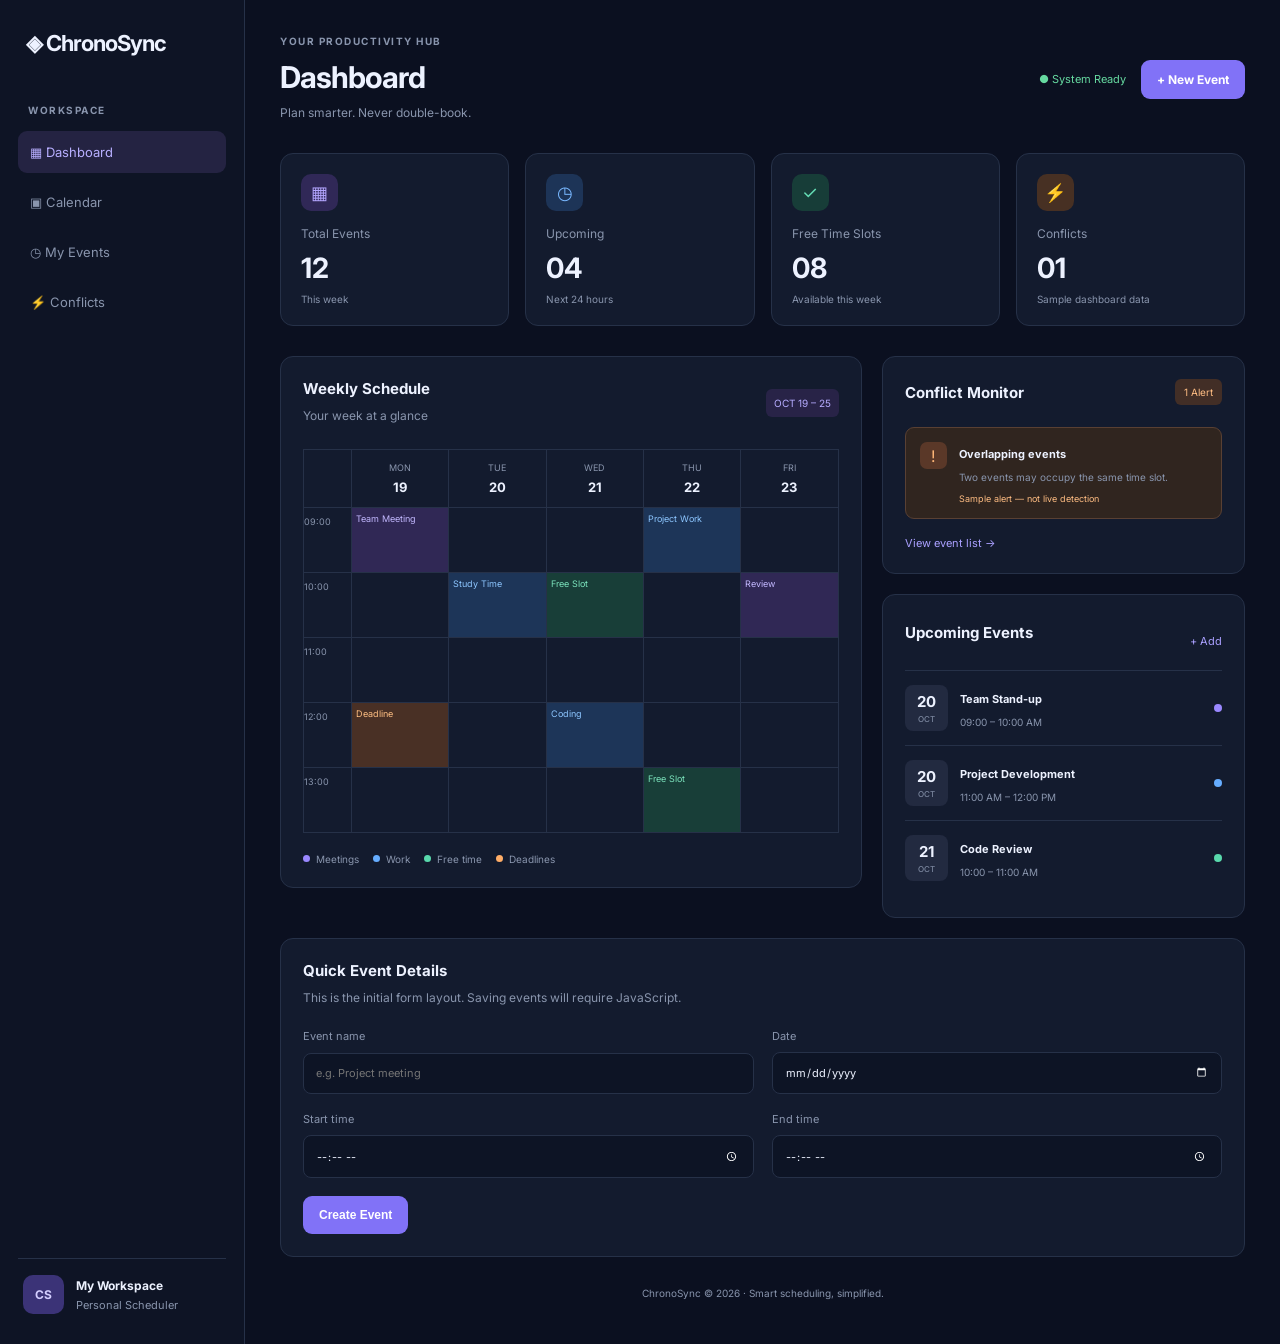
==== frontend/index.html @ 9e2fa0e1 "Add initial index.html for ChronoSync app IHTML structure for ChronoSync application, including side" ====
<!DOCTYPE html>
<html lang="en">
<head>
    <meta charset="UTF-8">
    <meta name="viewport" content="width=device-width, initial-scale=1.0">
    <title>ChronoSync | Smart Scheduler</title>
    <link rel="stylesheet" href="style.css">
</head>
<body>

    <aside class="sidebar">
        <h2 class="logo">◈ ChronoSync</h2>

        <p class="menu-label">WORKSPACE</p>
        <nav>
            <a href="#" class="active">▦ Dashboard</a>
            <a href="#calendar">▣ Calendar</a>
            <a href="#events">◷ My Events</a>
            <a href="#conflicts">⚡ Conflicts</a>
        </nav>

        <div class="sidebar-bottom">
            <div class="avatar">CS</div>
            <div>
                <strong>My Workspace</strong>
                <p>Personal Scheduler</p>
            </div>
        </div>
    </aside>

    <main class="main-content">

        <header class="topbar">
            <div>
                <p class="eyebrow">YOUR PRODUCTIVITY HUB</p>
                <h1>Dashboard</h1>
                <p class="muted">Plan smarter. Never double-book.</p>
            </div>
            <div class="top-actions">
                <span class="status">● System Ready</span>
                <a href="#add-event" class="primary-btn">+ New Event</a>
            </div>
        </header>

        <section class="stats">
            <article class="stat-card">
                <span class="stat-icon purple">▦</span>
                <p>Total Events</p>
                <h2>12</h2>
                <small>This week</small>
            </article>

            <article class="stat-card">
                <span class="stat-icon blue">◷</span>
                <p>Upcoming</p>
                <h2>04</h2>
                <small>Next 24 hours</small>
            </article>

            <article class="stat-card">
                <span class="stat-icon green">✓</span>
                <p>Free Time Slots</p>
                <h2>08</h2>
                <small>Available this week</small>
            </article>

            <article class="stat-card">
                <span class="stat-icon orange">⚡</span>
                <p>Conflicts</p>
                <h2>01</h2>
                <small>Sample dashboard data</small>
            </article>
        </section>

        <section class="content-grid">

            <article class="panel calendar-panel" id="calendar">
                <div class="panel-heading">
                    <div>
                        <h2>Weekly Schedule</h2>
                        <p class="muted">Your week at a glance</p>
                    </div>
                    <span class="week-label">OCT 19 – 25</span>
                </div>

                <div class="calendar">
                    <div class="day-heading"></div>
                    <div class="day-heading">MON <b>19</b></div>
                    <div class="day-heading">TUE <b>20</b></div>
                    <div class="day-heading">WED <b>21</b></div>
                    <div class="day-heading">THU <b>22</b></div>
                    <div class="day-heading">FRI <b>23</b></div>

                    <div class="time">09:00</div>
                    <div class="slot purple-event">Team Meeting</div>
                    <div class="slot"></div>
                    <div class="slot"></div>
                    <div class="slot blue-event">Project Work</div>
                    <div class="slot"></div>

                    <div class="time">10:00</div>
                    <div class="slot"></div>
                    <div class="slot blue-event">Study Time</div>
                    <div class="slot green-event">Free Slot</div>
                    <div class="slot"></div>
                    <div class="slot purple-event">Review</div>

                    <div class="time">11:00</div>
                    <div class="slot"></div>
                    <div class="slot"></div>
                    <div class="slot"></div>
                    <div class="slot"></div>
                    <div class="slot"></div>

                    <div class="time">12:00</div>
                    <div class="slot orange-event">Deadline</div>
                    <div class="slot"></div>
                    <div class="slot blue-event">Coding</div>
                    <div class="slot"></div>
                    <div class="slot"></div>

                    <div class="time">13:00</div>
                    <div class="slot"></div>
                    <div class="slot"></div>
                    <div class="slot"></div>
                    <div class="slot green-event">Free Slot</div>
                    <div class="slot"></div>
                </div>

                <div class="legend">
                    <span><i class="dot purple-dot"></i> Meetings</span>
                    <span><i class="dot blue-dot"></i> Work</span>
                    <span><i class="dot green-dot"></i> Free time</span>
                    <span><i class="dot orange-dot"></i> Deadlines</span>
                </div>
            </article>

            <div class="right-column">

                <article class="panel" id="conflicts">
                    <div class="panel-heading">
                        <h2>Conflict Monitor</h2>
                        <span class="warning-badge">1 Alert</span>
                    </div>

                    <div class="alert-card">
                        <span class="alert-icon">!</span>
                        <div>
                            <strong>Overlapping events</strong>
                            <p>Two events may occupy the same time slot.</p>
                            <small>Sample alert — not live detection</small>
                        </div>
                    </div>

                    <a href="#events" class="text-link">View event list →</a>
                </article>

                <article class="panel" id="events">
                    <div class="panel-heading">
                        <h2>Upcoming Events</h2>
                        <a href="#add-event" class="text-link">+ Add</a>
                    </div>

                    <div class="event-row">
                        <div class="event-date">
                            <b>20</b><span>OCT</span>
                        </div>
                        <div>
                            <strong>Team Stand-up</strong>
                            <p>09:00 – 10:00 AM</p>
                        </div>
                        <span class="event-dot purple-dot"></span>
                    </div>

                    <div class="event-row">
                        <div class="event-date">
                            <b>20</b><span>OCT</span>
                        </div>
                        <div>
                            <strong>Project Development</strong>
                            <p>11:00 AM – 12:00 PM</p>
                        </div>
                        <span class="event-dot blue-dot"></span>
                    </div>

                    <div class="event-row">
                        <div class="event-date">
                            <b>21</b><span>OCT</span>
                        </div>
                        <div>
                            <strong>Code Review</strong>
                            <p>10:00 – 11:00 AM</p>
                        </div>
                        <span class="event-dot green-dot"></span>
                    </div>
                </article>

            </div>
        </section>

        <section class="panel add-event" id="add-event">
            <h2>Quick Event Details</h2>
            <p class="muted">This is the initial form layout. Saving events will require JavaScript.</p>

            <form>
                <label>
                    Event name
                    <input type="text" placeholder="e.g. Project meeting">
                </label>

                <label>
                    Date
                    <input type="date">
                </label>

                <label>
                    Start time
                    <input type="time">
                </label>

                <label>
                    End time
                    <input type="time">
                </label>

                <button type="button" class="primary-btn"
                    onclick="alert('Event saving will be added in the next step!')">
                    Create Event
                </button>
            </form>
        </section>

        <footer>ChronoSync © 2026 · Smart scheduling, simplified.</footer>

    </main>
</body>
</html>
---- frontend/style.css ----
@import url('https://fonts.googleapis.com/css2?family=Inter:wght@400;500;600;700;800&display=swap');

:root {
    --background: #0b1020;
    --sidebar: #0e1425;
    --panel: #131b2e;
    --border: #263148;
    --text: #edf2ff;
    --muted: #8995ad;
    --accent: #8172f7;
}

* {
    margin: 0;
    padding: 0;
    box-sizing: border-box;
}

html {
    scroll-behavior: smooth;
}

body {
    font-family: 'Inter', Arial, sans-serif;
    background: var(--background);
    color: var(--text);
    display: flex;
    min-height: 100vh;
}

a {
    text-decoration: none;
    color: inherit;
}

.sidebar {
    width: 245px;
    background: var(--sidebar);
    border-right: 1px solid var(--border);
    padding: 30px 18px;
    display: flex;
    flex-direction: column;
    flex-shrink: 0;
}

.logo {
    font-size: 22px;
    margin: 0 0 48px 8px;
    letter-spacing: -1px;
}

.menu-label, .eyebrow {
    font-size: 10px;
    color: var(--muted);
    letter-spacing: 1.5px;
    font-weight: 700;
}

.menu-label {
    margin: 0 0 15px 10px;
}

nav {
    display: grid;
    gap: 8px;
}

nav a {
    padding: 13px 12px;
    border-radius: 9px;
    color: var(--muted);
    font-size: 13px;
}

nav a:hover, nav a.active {
    background: #242342;
    color: #b8afff;
}

.sidebar-bottom {
    margin-top: auto;
    padding: 16px 5px 0;
    border-top: 1px solid var(--border);
    display: flex;
    align-items: center;
    gap: 12px;
    font-size: 12px;
}

.avatar {
    background: #3b3377;
    color: #d4ceff;
    border-radius: 10px;
    padding: 12px;
    font-weight: 700;
}

.sidebar-bottom p {
    color: var(--muted);
    margin-top: 5px;
    font-size: 11px;
}

.main-content {
    padding: 35px;
    width: calc(100% - 245px);
    min-width: 0;
}

.topbar, .top-actions, .panel-heading {
    display: flex;
    align-items: center;
    justify-content: space-between;
    gap: 15px;
}

.eyebrow {
    margin-bottom: 12px;
}

h1 {
    font-size: 30px;
    letter-spacing: -1px;
}

.muted {
    color: var(--muted);
    font-size: 12px;
    margin-top: 8px;
    line-height: 1.7;
}

.primary-btn {
    background: var(--accent);
    color: white;
    border: 0;
    border-radius: 9px;
    padding: 12px 16px;
    font-size: 12px;
    font-weight: 700;
    cursor: pointer;
    white-space: nowrap;
}

.primary-btn:hover {
    background: #6d5fe9;
}

.status {
    color: #66d9a0;
    font-size: 11px;
    white-space: nowrap;
}

.stats {
    display: grid;
    grid-template-columns: repeat(4, minmax(0, 1fr));
    gap: 16px;
    margin: 30px 0;
}

.stat-card, .panel {
    background: var(--panel);
    border: 1px solid var(--border);
    border-radius: 13px;
}

.stat-card {
    padding: 20px;
}

.stat-card p {
    color: var(--muted);
    font-size: 12px;
    margin: 15px 0 10px;
}

.stat-card h2 {
    font-size: 28px;
}

.stat-card small {
    color: var(--muted);
    display: block;
    margin-top: 8px;
    font-size: 10px;
}

.stat-icon {
    display: inline-grid;
    place-items: center;
    width: 37px;
    height: 37px;
    border-radius: 10px;
    font-size: 18px;
}

.purple { background: #302857; color: #b4a6ff; }
.blue { background: #1d3457; color: #79b8ff; }
.green { background: #173d38; color: #65ddb5; }
.orange { background: #473023; color: #ffb66e; }

.content-grid {
    display: grid;
    grid-template-columns: minmax(0, 1.6fr) minmax(270px, 1fr);
    gap: 20px;
    align-items: start;
}

.panel {
    padding: 22px;
    margin-bottom: 20px;
    min-width: 0;
}

.panel-heading {
    margin-bottom: 22px;
}

.panel-heading h2, .add-event h2 {
    font-size: 15px;
}

.week-label {
    font-size: 10px;
    color: #b6acff;
    background: #282347;
    border-radius: 6px;
    padding: 8px;
    white-space: nowrap;
}

.calendar {
    display: grid;
    grid-template-columns: 48px repeat(5, minmax(0, 1fr));
    border-top: 1px solid var(--border);
    border-left: 1px solid var(--border);
}

.day-heading {
    padding: 12px 2px;
    color: var(--muted);
    font-size: 9px;
    text-align: center;
    border-right: 1px solid var(--border);
    border-bottom: 1px solid var(--border);
}

.day-heading b {
    display: block;
    color: var(--text);
    margin-top: 6px;
    font-size: 13px;
}

.time, .slot {
    min-width: 0;
    height: 65px;
    border-right: 1px solid var(--border);
    border-bottom: 1px solid var(--border);
}

.time {
    color: var(--muted);
    font-size: 9px;
    padding-top: 8px;
}

.slot {
    padding: 4px;
}

.slot:not(:empty) {
    font-size: 9px;
    line-height: 1.5;
    overflow-wrap: anywhere;
}

.purple-event {
    background: #302855;
    color: #c3b8ff;
}

.blue-event {
    background: #1d3558;
    color: #8dc6ff;
}

.green-event {
    background: #183e38;
    color: #7ce4bd;
}

.orange-event {
    background: #493025;
    color: #ffbf83;
}

.legend {
    display: flex;
    flex-wrap: wrap;
    gap: 14px;
    margin-top: 20px;
    color: var(--muted);
    font-size: 10px;
}

.legend span {
    display: flex;
    align-items: center;
    gap: 6px;
}

.dot {
    display: inline-block;
    width: 7px;
    height: 7px;
    border-radius: 50%;
    flex-shrink: 0;
}

.purple-dot { background: #9a88ff; }
.blue-dot { background: #66adff; }
.green-dot { background: #59d9ac; }
.orange-dot { background: #ffad67; }

.warning-badge {
    font-size: 10px;
    padding: 7px 9px;
    border-radius: 6px;
    color: #ffbd83;
    background: #422e26;
    white-space: nowrap;
}

.alert-card {
    background: #30251f;
    border: 1px solid #594033;
    border-radius: 9px;
    padding: 14px;
    display: flex;
    gap: 12px;
    align-items: flex-start;
}

.alert-icon {
    background: #5a3828;
    color: #ffb778;
    border-radius: 7px;
    width: 27px;
    height: 27px;
    display: grid;
    place-items: center;
    flex-shrink: 0;
}

.alert-card strong, .event-row strong {
    font-size: 11px;
}

.alert-card p, .event-row p {
    color: var(--muted);
    font-size: 10px;
    margin-top: 7px;
    line-height: 1.6;
}

.alert-card small {
    display: block;
    color: #ffbd83;
    font-size: 9px;
    margin-top: 8px;
}

.text-link {
    color: #aaa0ff;
    font-size: 11px;
    display: inline-block;
    margin-top: 17px;
}

.event-row {
    display: flex;
    align-items: center;
    gap: 12px;
    padding: 14px 0;
    border-top: 1px solid var(--border);
}

.event-date {
    min-width: 43px;
    background: #222a40;
    border-radius: 8px;
    text-align: center;
    padding: 7px 3px;
}

.event-date b, .event-date span {
    display: block;
}

.event-date b {
    font-size: 15px;
}

.event-date span {
    font-size: 8px;
    color: var(--muted);
    margin-top: 3px;
}

.event-row > div:nth-child(2) {
    flex: 1;
    min-width: 0;
}

.event-dot {
    width: 8px;
    height: 8px;
    border-radius: 50%;
    flex-shrink: 0;
}

.add-event form {
    display: grid;
    grid-template-columns: repeat(2, minmax(0, 1fr));
    gap: 18px;
    margin-top: 20px;
}

.add-event label {
    display: grid;
    gap: 9px;
    font-size: 11px;
    color: var(--muted);
}

.add-event input {
    width: 100%;
    min-width: 0;
    background: #0d1425;
    border: 1px solid var(--border);
    border-radius: 8px;
    padding: 12px;
    color: var(--text);
    font: inherit;
    color-scheme: dark;
}

.add-event button {
    align-self: end;
    justify-self: start;
}

footer {
    padding: 10px 0;
    color: var(--muted);
    text-align: center;
    font-size: 10px;
}

@media (max-width: 1100px) {
    .sidebar {
        width: 200px;
    }

    .main-content {
        width: calc(100% - 200px);
        padding: 24px;
    }

    .stats {
        grid-template-columns: repeat(2, minmax(0, 1fr));
    }

    .content-grid {
        grid-template-columns: 1fr;
    }
}

@media (max-width: 650px) {
    body {
        display: block;
    }

    .sidebar {
        width: 100%;
        padding: 18px;
    }

    .logo {
        margin: 0 0 18px;
    }

    .menu-label, .sidebar-bottom {
        display: none;
    }

    nav {
        display: flex;
        flex-wrap: wrap;
        gap: 5px;
    }

    nav a {
        padding: 10px;
        font-size: 11px;
    }

    .main-content {
        width: 100%;
        padding: 18px 12px;
    }

    .topbar {
        align-items: flex-start;
        flex-direction: column;
    }

    .top-actions {
        flex-wrap: wrap;
    }

    .stats {
        gap: 10px;
    }

    .stat-card {
        padding: 14px;
    }

    .stat-card h2 {
        font-size: 24px;
    }

    .panel {
        padding: 13px;
    }

    .calendar-panel {
        overflow-x: auto;
    }

    .calendar {
        min-width: 470px;
    }

    .add-event form {
        grid-template-columns: 1fr;
    }
}
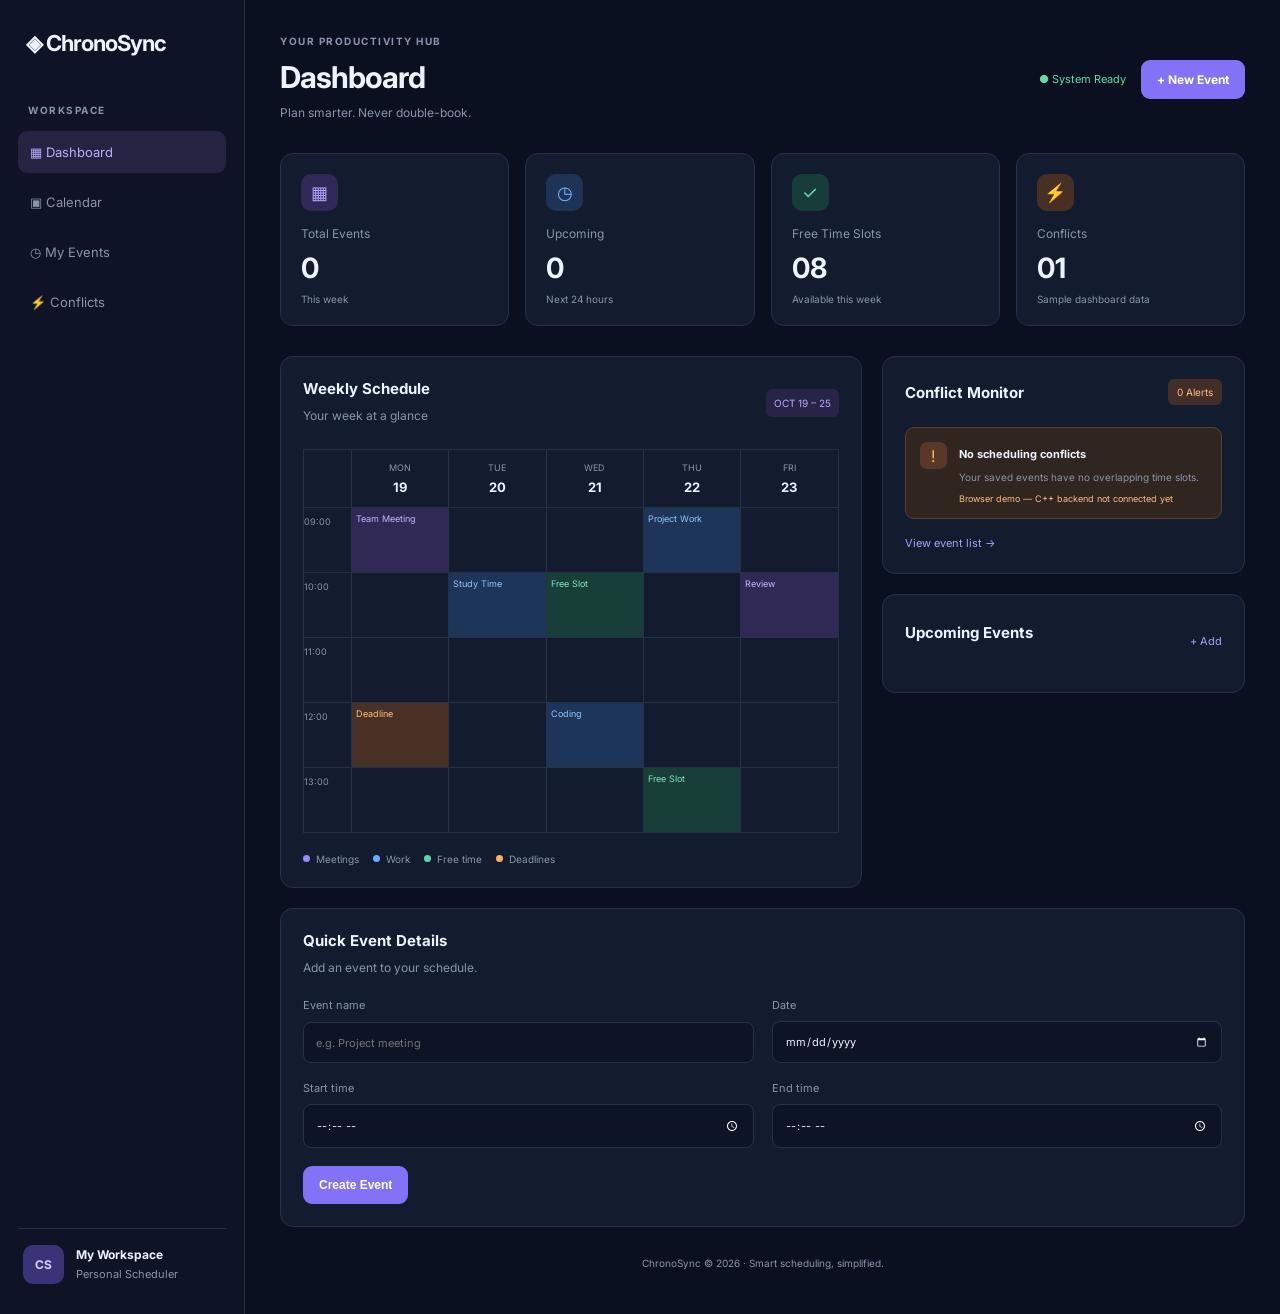
==== commit 128af128: "Updating frontend features" ====
--- a/frontend/index.html
+++ b/frontend/index.html
@@ -199,40 +199,43 @@
             </div>
         </section>
 
-        <section class="panel add-event" id="add-event">
-            <h2>Quick Event Details</h2>
-            <p class="muted">This is the initial form layout. Saving events will require JavaScript.</p>
-
-            <form>
-                <label>
-                    Event name
-                    <input type="text" placeholder="e.g. Project meeting">
-                </label>
-
-                <label>
-                    Date
-                    <input type="date">
-                </label>
-
-                <label>
-                    Start time
-                    <input type="time">
-                </label>
-
-                <label>
-                    End time
-                    <input type="time">
-                </label>
-
-                <button type="button" class="primary-btn"
-                    onclick="alert('Event saving will be added in the next step!')">
-                    Create Event
-                </button>
-            </form>
-        </section>
+        
+<section class="panel add-event" id="add-event">
+    <h2>Quick Event Details</h2>
+    <p class="muted">Add an event to your schedule.</p>
+
+    <form id="event-form">
+        <label>
+            Event name
+            <input type="text" id="event-title"
+                   placeholder="e.g. Project meeting" required>
+        </label>
+
+        <label>
+            Date
+            <input type="date" id="event-date" required>
+        </label>
+
+        <label>
+            Start time
+            <input type="time" id="event-start" required>
+        </label>
+
+        <label>
+            End time
+            <input type="time" id="event-end" required>
+        </label>
+
+        <button type="submit" class="primary-btn">
+            Create Event
+        </button>
+    </form>
+</section>
+
 
         <footer>ChronoSync © 2026 · Smart scheduling, simplified.</footer>
 
     </main>
+    <script src="script.js"></script>
 </body>
 </html>
--- a/frontend/style.css
+++ b/frontend/style.css
@@ -549,4 +549,33 @@
     .add-event form {
         grid-template-columns: 1fr;
     }
-}
+}   
+.delete-btn {
+    margin-left: auto;
+    padding: 8px 12px;
+    border: none;
+    border-radius: 6px;
+    background-color: #fee2e2;
+    color: #b91c1c;
+    font-weight: 600;
+    cursor: pointer;
+}
+
+.delete-btn:hover {
+    background-color: #fecaca;
+}
+
+.edit-btn {
+    margin-left: 8px;
+    padding: 8px 12px;
+    border: none;
+    border-radius: 6px;
+    background-color: #dbeafe;
+    color: #1d4ed8;
+    font-weight: 600;
+    cursor: pointer;
+}
+
+.edit-btn:hover {
+    background-color: #bfdbfe;
+}
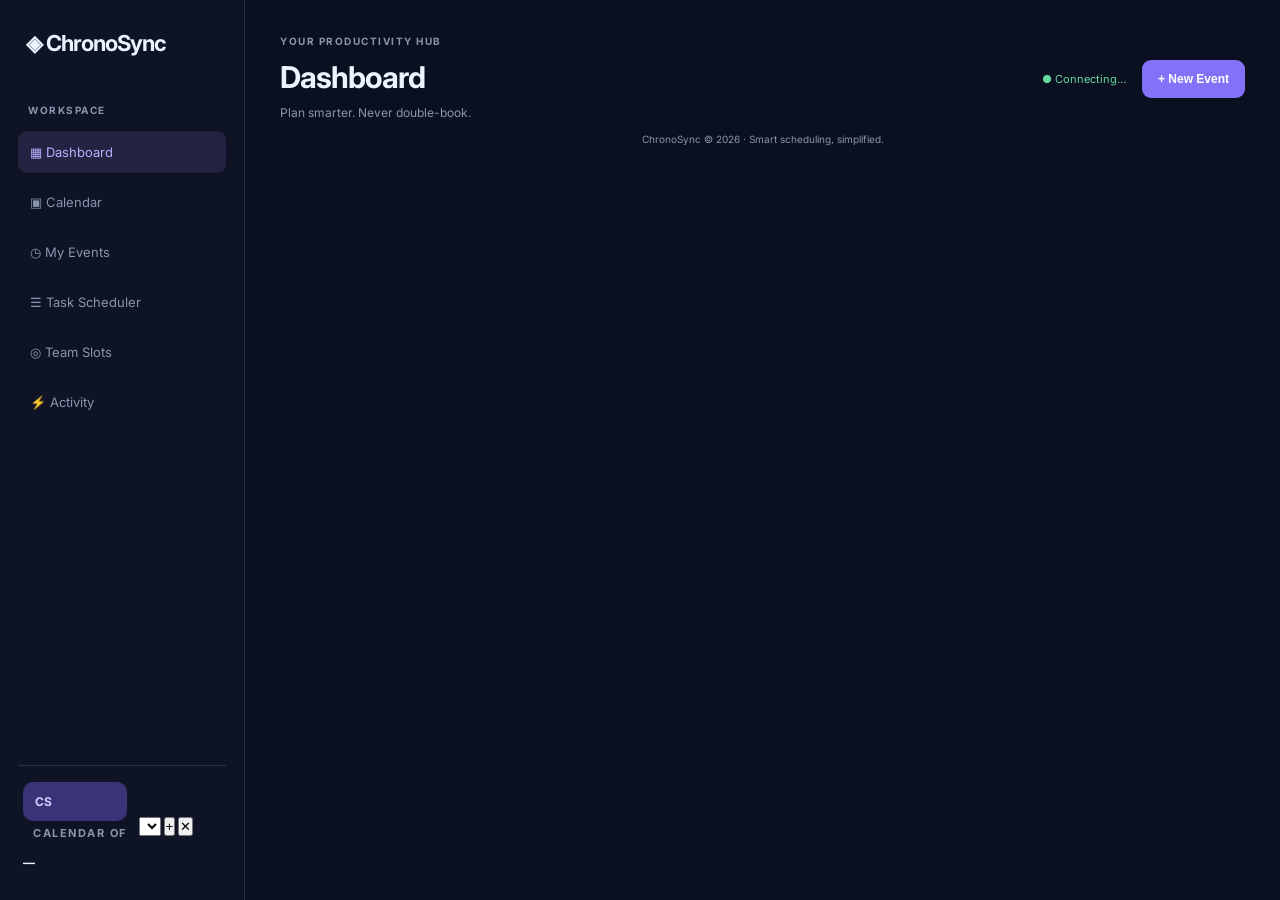
==== commit 7928b0de: "new front" ====
--- a/frontend/index.html
+++ b/frontend/index.html
@@ -1,4 +1,3 @@
-
 <!DOCTYPE html>
 <html lang="en">
 <head>
@@ -13,23 +12,37 @@
         <h2 class="logo">◈ ChronoSync</h2>
 
         <p class="menu-label">WORKSPACE</p>
-        <nav>
-            <a href="#" class="active">▦ Dashboard</a>
+        <nav id="nav">
+            <a href="#top" class="active">▦ Dashboard</a>
             <a href="#calendar">▣ Calendar</a>
             <a href="#events">◷ My Events</a>
-            <a href="#conflicts">⚡ Conflicts</a>
+            <a href="#tasks">☰ Task Scheduler</a>
+            <a href="#team">◎ Team Slots</a>
+            <a href="#conflicts">⚡ Activity</a>
         </nav>
 
         <div class="sidebar-bottom">
-            <div class="avatar">CS</div>
-            <div>
-                <strong>My Workspace</strong>
-                <p>Personal Scheduler</p>
+            <div class="who">
+                <div class="avatar" id="avatar">CS</div>
+                <div>
+                    <p class="menu-label">CALENDAR OF</p>
+                    <strong id="who-name">—</strong>
+                </div>
+            </div>
+            <div class="user-row">
+                <select id="user-select" aria-label="Switch calendar"></select>
+                <button type="button" id="add-user-btn" class="icon-btn" title="Add calendar" aria-label="Add calendar">+</button>
+                <button type="button" id="remove-user-btn" class="icon-btn danger" title="Remove this calendar" aria-label="Remove calendar">✕</button>
             </div>
         </div>
     </aside>
 
-    <main class="main-content">
+    <main class="main-content" id="top">
+
+        <div id="offline-banner" class="banner" hidden>
+            <strong>Can't reach the ChronoSync server.</strong>
+            <span id="offline-detail">Start it with <code>make serve</code> and open <code>http://localhost:8080</code>.</span>
+        </div>
 
         <header class="topbar">
             <div>
@@ -38,38 +51,48 @@
                 <p class="muted">Plan smarter. Never double-book.</p>
             </div>
             <div class="top-actions">
-                <span class="status">● System Ready</span>
-                <a href="#add-event" class="primary-btn">+ New Event</a>
+                <span class="status" id="status">● Connecting…</span>
+                <button type="button" class="primary-btn" id="new-event-btn">+ New Event</button>
             </div>
         </header>
+
+        <!-- First-run screen: shown while there are no users -->
+        <section class="panel welcome" id="welcome" hidden>
+            <h2>Welcome to ChronoSync</h2>
+            <p class="muted">Create a calendar to get started, or load a sample week with two people to explore conflict detection, priority bumping and team scheduling.</p>
+            <form id="welcome-form" class="inline-form">
+                <input type="text" id="welcome-name" placeholder="Your name" maxlength="40" required autocomplete="off">
+                <button type="submit" class="primary-btn">Create calendar</button>
+                <button type="button" class="ghost-btn" id="demo-btn">Load demo data</button>
+            </form>
+        </section>
+
+        <div id="app" hidden>
 
         <section class="stats">
             <article class="stat-card">
                 <span class="stat-icon purple">▦</span>
                 <p>Total Events</p>
-                <h2>12</h2>
-                <small>This week</small>
-            </article>
-
+                <h2 id="stat-total">0</h2>
+                <small id="stat-total-sub">All scheduled</small>
+            </article>
             <article class="stat-card">
                 <span class="stat-icon blue">◷</span>
-                <p>Upcoming</p>
-                <h2>04</h2>
-                <small>Next 24 hours</small>
-            </article>
-
+                <p>Today</p>
+                <h2 id="stat-today">0</h2>
+                <small id="stat-today-sub">Nothing scheduled</small>
+            </article>
             <article class="stat-card">
                 <span class="stat-icon green">✓</span>
-                <p>Free Time Slots</p>
-                <h2>08</h2>
-                <small>Available this week</small>
-            </article>
-
+                <p>Free Time Today</p>
+                <h2 id="stat-free">0h</h2>
+                <small id="stat-free-sub">8 AM – 8 PM window</small>
+            </article>
             <article class="stat-card">
                 <span class="stat-icon orange">⚡</span>
-                <p>Conflicts</p>
-                <h2>01</h2>
-                <small>Sample dashboard data</small>
+                <p>Conflicts Blocked</p>
+                <h2 id="stat-conflicts">0</h2>
+                <small id="stat-conflicts-sub">Double-bookings prevented</small>
             </article>
         </section>
 
@@ -79,60 +102,25 @@
                 <div class="panel-heading">
                     <div>
                         <h2>Weekly Schedule</h2>
-                        <p class="muted">Your week at a glance</p>
-                    </div>
-                    <span class="week-label">OCT 19 – 25</span>
-                </div>
-
-                <div class="calendar">
-                    <div class="day-heading"></div>
-                    <div class="day-heading">MON <b>19</b></div>
-                    <div class="day-heading">TUE <b>20</b></div>
-                    <div class="day-heading">WED <b>21</b></div>
-                    <div class="day-heading">THU <b>22</b></div>
-                    <div class="day-heading">FRI <b>23</b></div>
-
-                    <div class="time">09:00</div>
-                    <div class="slot purple-event">Team Meeting</div>
-                    <div class="slot"></div>
-                    <div class="slot"></div>
-                    <div class="slot blue-event">Project Work</div>
-                    <div class="slot"></div>
-
-                    <div class="time">10:00</div>
-                    <div class="slot"></div>
-                    <div class="slot blue-event">Study Time</div>
-                    <div class="slot green-event">Free Slot</div>
-                    <div class="slot"></div>
-                    <div class="slot purple-event">Review</div>
-
-                    <div class="time">11:00</div>
-                    <div class="slot"></div>
-                    <div class="slot"></div>
-                    <div class="slot"></div>
-                    <div class="slot"></div>
-                    <div class="slot"></div>
-
-                    <div class="time">12:00</div>
-                    <div class="slot orange-event">Deadline</div>
-                    <div class="slot"></div>
-                    <div class="slot blue-event">Coding</div>
-                    <div class="slot"></div>
-                    <div class="slot"></div>
-
-                    <div class="time">13:00</div>
-                    <div class="slot"></div>
-                    <div class="slot"></div>
-                    <div class="slot"></div>
-                    <div class="slot green-event">Free Slot</div>
-                    <div class="slot"></div>
-                </div>
+                        <p class="muted">Click an empty slot to add an event · click an event to edit</p>
+                    </div>
+                    <div class="week-nav">
+                        <button type="button" class="ghost-btn small" id="prev-week" aria-label="Previous week">‹</button>
+                        <span class="week-label" id="week-label">—</span>
+                        <button type="button" class="ghost-btn small" id="next-week" aria-label="Next week">›</button>
+                        <button type="button" class="ghost-btn small" id="today-btn">Today</button>
+                    </div>
+                </div>
+
+                <div class="week-scroll"><div class="week" id="week"></div></div>
 
                 <div class="legend">
-                    <span><i class="dot purple-dot"></i> Meetings</span>
-                    <span><i class="dot blue-dot"></i> Work</span>
-                    <span><i class="dot green-dot"></i> Free time</span>
-                    <span><i class="dot orange-dot"></i> Deadlines</span>
+                    <span><i class="dot p1-dot"></i> Low</span>
+                    <span><i class="dot p2-dot"></i> Normal</span>
+                    <span><i class="dot p3-dot"></i> High</span>
+                    <span><i class="dot p4-dot"></i> Urgent</span>
+                    <span><i class="dot p5-dot"></i> Critical</span>
+                    <label class="toggle"><input type="checkbox" id="show-free"> Highlight free time</label>
                 </div>
             </article>
 
@@ -140,102 +128,176 @@
 
                 <article class="panel" id="conflicts">
                     <div class="panel-heading">
-                        <h2>Conflict Monitor</h2>
-                        <span class="warning-badge">1 Alert</span>
-                    </div>
-
-                    <div class="alert-card">
-                        <span class="alert-icon">!</span>
-                        <div>
-                            <strong>Overlapping events</strong>
-                            <p>Two events may occupy the same time slot.</p>
-                            <small>Sample alert — not live detection</small>
+                        <h2>Activity</h2>
+                        <div class="heading-actions">
+                            <span class="warning-badge" id="activity-badge">0 alerts</span>
+                            <button type="button" class="text-btn" id="clear-activity" hidden>Clear</button>
                         </div>
                     </div>
-
-                    <a href="#events" class="text-link">View event list →</a>
+                    <div id="activity-list"></div>
                 </article>
 
-                <article class="panel" id="events">
+                <article class="panel">
                     <div class="panel-heading">
                         <h2>Upcoming Events</h2>
-                        <a href="#add-event" class="text-link">+ Add</a>
-                    </div>
-
-                    <div class="event-row">
-                        <div class="event-date">
-                            <b>20</b><span>OCT</span>
-                        </div>
-                        <div>
-                            <strong>Team Stand-up</strong>
-                            <p>09:00 – 10:00 AM</p>
-                        </div>
-                        <span class="event-dot purple-dot"></span>
-                    </div>
-
-                    <div class="event-row">
-                        <div class="event-date">
-                            <b>20</b><span>OCT</span>
-                        </div>
-                        <div>
-                            <strong>Project Development</strong>
-                            <p>11:00 AM – 12:00 PM</p>
-                        </div>
-                        <span class="event-dot blue-dot"></span>
-                    </div>
-
-                    <div class="event-row">
-                        <div class="event-date">
-                            <b>21</b><span>OCT</span>
-                        </div>
-                        <div>
-                            <strong>Code Review</strong>
-                            <p>10:00 – 11:00 AM</p>
-                        </div>
-                        <span class="event-dot green-dot"></span>
-                    </div>
+                        <button type="button" class="text-btn" id="add-upcoming">+ Add</button>
+                    </div>
+                    <div id="upcoming-list"></div>
                 </article>
 
             </div>
         </section>
 
-        
-<section class="panel add-event" id="add-event">
-    <h2>Quick Event Details</h2>
-    <p class="muted">Add an event to your schedule.</p>
-
-    <form id="event-form">
-        <label>
-            Event name
-            <input type="text" id="event-title"
-                   placeholder="e.g. Project meeting" required>
-        </label>
-
-        <label>
-            Date
-            <input type="date" id="event-date" required>
-        </label>
-
-        <label>
-            Start time
-            <input type="time" id="event-start" required>
-        </label>
-
-        <label>
-            End time
-            <input type="time" id="event-end" required>
-        </label>
-
-        <button type="submit" class="primary-btn">
-            Create Event
-        </button>
-    </form>
-</section>
-
+        <section class="two-col">
+
+            <article class="panel" id="tasks">
+                <div class="panel-heading">
+                    <div>
+                        <h2>Task Scheduler</h2>
+                        <p class="muted">Queue tasks, then let the engine place them in free time.</p>
+                    </div>
+                </div>
+
+                <form id="task-form" class="form-grid">
+                    <label class="span-2">Task
+                        <input type="text" id="task-title" placeholder="e.g. Write report" maxlength="120" required>
+                    </label>
+                    <label>Day
+                        <input type="date" id="task-date" required>
+                    </label>
+                    <label>Duration
+                        <select id="task-duration">
+                            <option value="15">15 min</option><option value="30">30 min</option>
+                            <option value="45">45 min</option><option value="60" selected>1 hour</option>
+                            <option value="90">1.5 hours</option><option value="120">2 hours</option>
+                            <option value="180">3 hours</option>
+                        </select>
+                    </label>
+                    <label>Finish by
+                        <input type="time" id="task-deadline" value="18:00" required>
+                    </label>
+                    <label>Priority
+                        <select id="task-priority"></select>
+                    </label>
+                    <button type="submit" class="primary-btn span-2">Add to queue</button>
+                </form>
+
+                <div class="strategy-row">
+                    <span class="muted">Order by</span>
+                    <div class="segmented" id="strategy" role="group" aria-label="Scheduling strategy">
+                        <button type="button" data-strategy="EDF" class="active" title="Earliest Deadline First">Earliest deadline</button>
+                        <button type="button" data-strategy="SDF" title="Shortest Duration First">Shortest first</button>
+                    </div>
+                </div>
+
+                <div id="task-list"></div>
+                <button type="button" class="primary-btn wide" id="schedule-btn" disabled>⚡ Auto-schedule queue</button>
+            </article>
+
+            <article class="panel" id="team">
+                <div class="panel-heading">
+                    <div>
+                        <h2>Team Slots</h2>
+                        <p class="muted">Find a time when everyone selected is free.</p>
+                    </div>
+                </div>
+
+                <form id="team-form" class="form-grid">
+                    <fieldset class="span-2">
+                        <legend>Who</legend>
+                        <div id="team-users" class="chip-row"></div>
+                    </fieldset>
+                    <label>Day
+                        <input type="date" id="team-date" required>
+                    </label>
+                    <label>Length
+                        <select id="team-duration">
+                            <option value="30">30 min</option><option value="45">45 min</option>
+                            <option value="60" selected>1 hour</option><option value="90">1.5 hours</option>
+                            <option value="120">2 hours</option>
+                        </select>
+                    </label>
+                    <button type="submit" class="primary-btn span-2">Find common free time</button>
+                </form>
+
+                <div id="team-results"></div>
+            </article>
+
+        </section>
+
+        <section class="panel" id="events">
+            <div class="panel-heading">
+                <div>
+                    <h2>My Events</h2>
+                    <p class="muted" id="events-sub">All events on this calendar</p>
+                </div>
+                <label class="toggle"><input type="checkbox" id="show-past"> Include past events</label>
+            </div>
+            <div id="event-list"></div>
+        </section>
+
+        </div><!-- /#app -->
 
         <footer>ChronoSync © 2026 · Smart scheduling, simplified.</footer>
-
     </main>
+
+    <!-- Event dialog (create / edit) -->
+    <dialog id="event-dialog">
+        <form id="event-form" method="dialog" novalidate>
+            <div class="dialog-head">
+                <h2 id="dialog-title">New Event</h2>
+                <button type="button" class="icon-btn" id="dialog-close" aria-label="Close">✕</button>
+            </div>
+
+            <div class="form-grid">
+                <label class="span-2">Event name
+                    <input type="text" id="event-title" placeholder="e.g. Project meeting" maxlength="120" required autocomplete="off">
+                </label>
+                <label>Date
+                    <input type="date" id="event-date" required>
+                </label>
+                <label>Priority
+                    <select id="event-priority"></select>
+                </label>
+                <label>Start time
+                    <input type="time" id="event-start" required>
+                </label>
+                <label>End time
+                    <input type="time" id="event-end" required>
+                </label>
+            </div>
+
+            <div id="check-box" class="check-box" aria-live="polite"></div>
+
+            <div class="dialog-actions">
+                <button type="button" class="danger-btn" id="event-delete" hidden>Delete</button>
+                <span class="spacer"></span>
+                <button type="button" class="ghost-btn" id="event-cancel">Cancel</button>
+                <button type="submit" class="primary-btn" id="event-submit">Create Event</button>
+            </div>
+        </form>
+    </dialog>
+
+    <!-- Add-user dialog -->
+    <dialog id="user-dialog">
+        <form id="user-form" method="dialog">
+            <div class="dialog-head">
+                <h2>Add a calendar</h2>
+                <button type="button" class="icon-btn" id="user-close" aria-label="Close">✕</button>
+            </div>
+            <label>Name
+                <input type="text" id="user-name" maxlength="40" placeholder="e.g. Priya" required autocomplete="off">
+            </label>
+            <div class="dialog-actions">
+                <span class="spacer"></span>
+                <button type="button" class="ghost-btn" id="user-cancel">Cancel</button>
+                <button type="submit" class="primary-btn">Add</button>
+            </div>
+        </form>
+    </dialog>
+
+    <div id="toasts" class="toasts" aria-live="polite"></div>
+
     <script src="script.js"></script>
 </body>
 </html>
